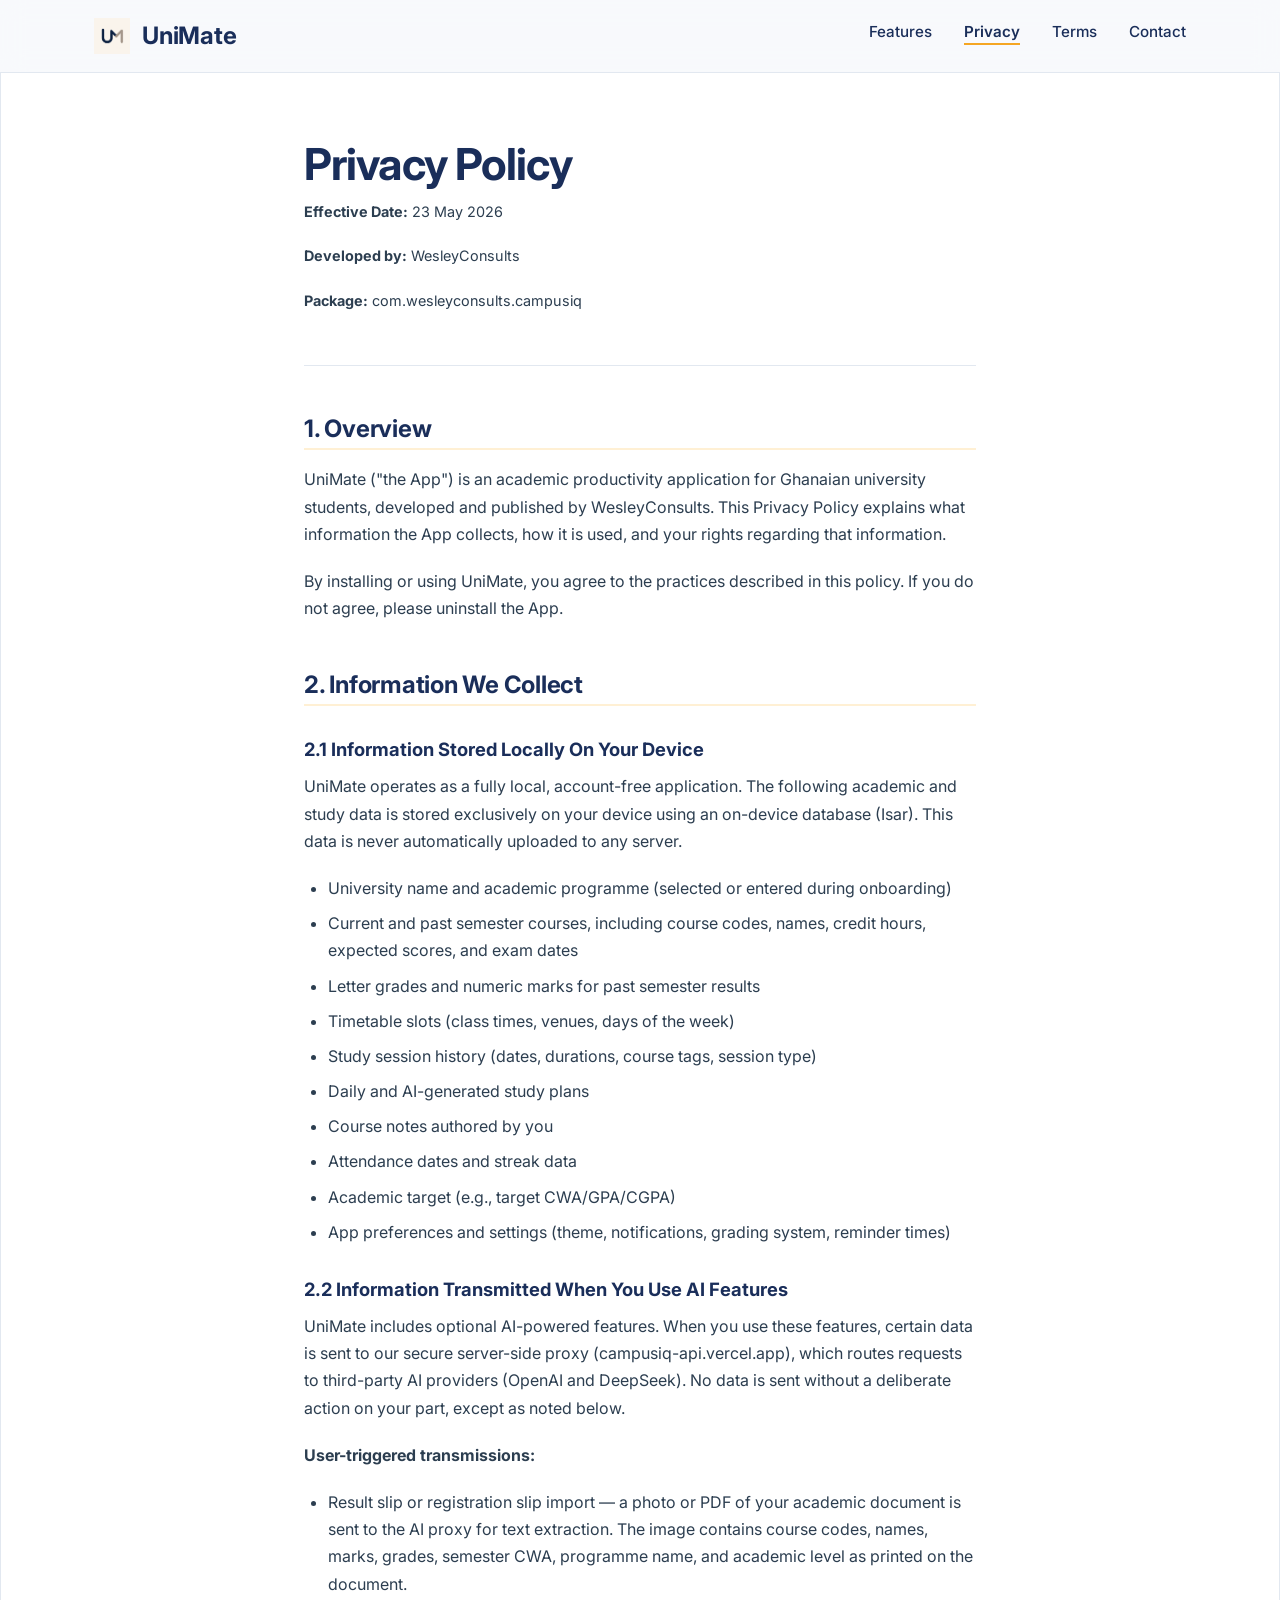
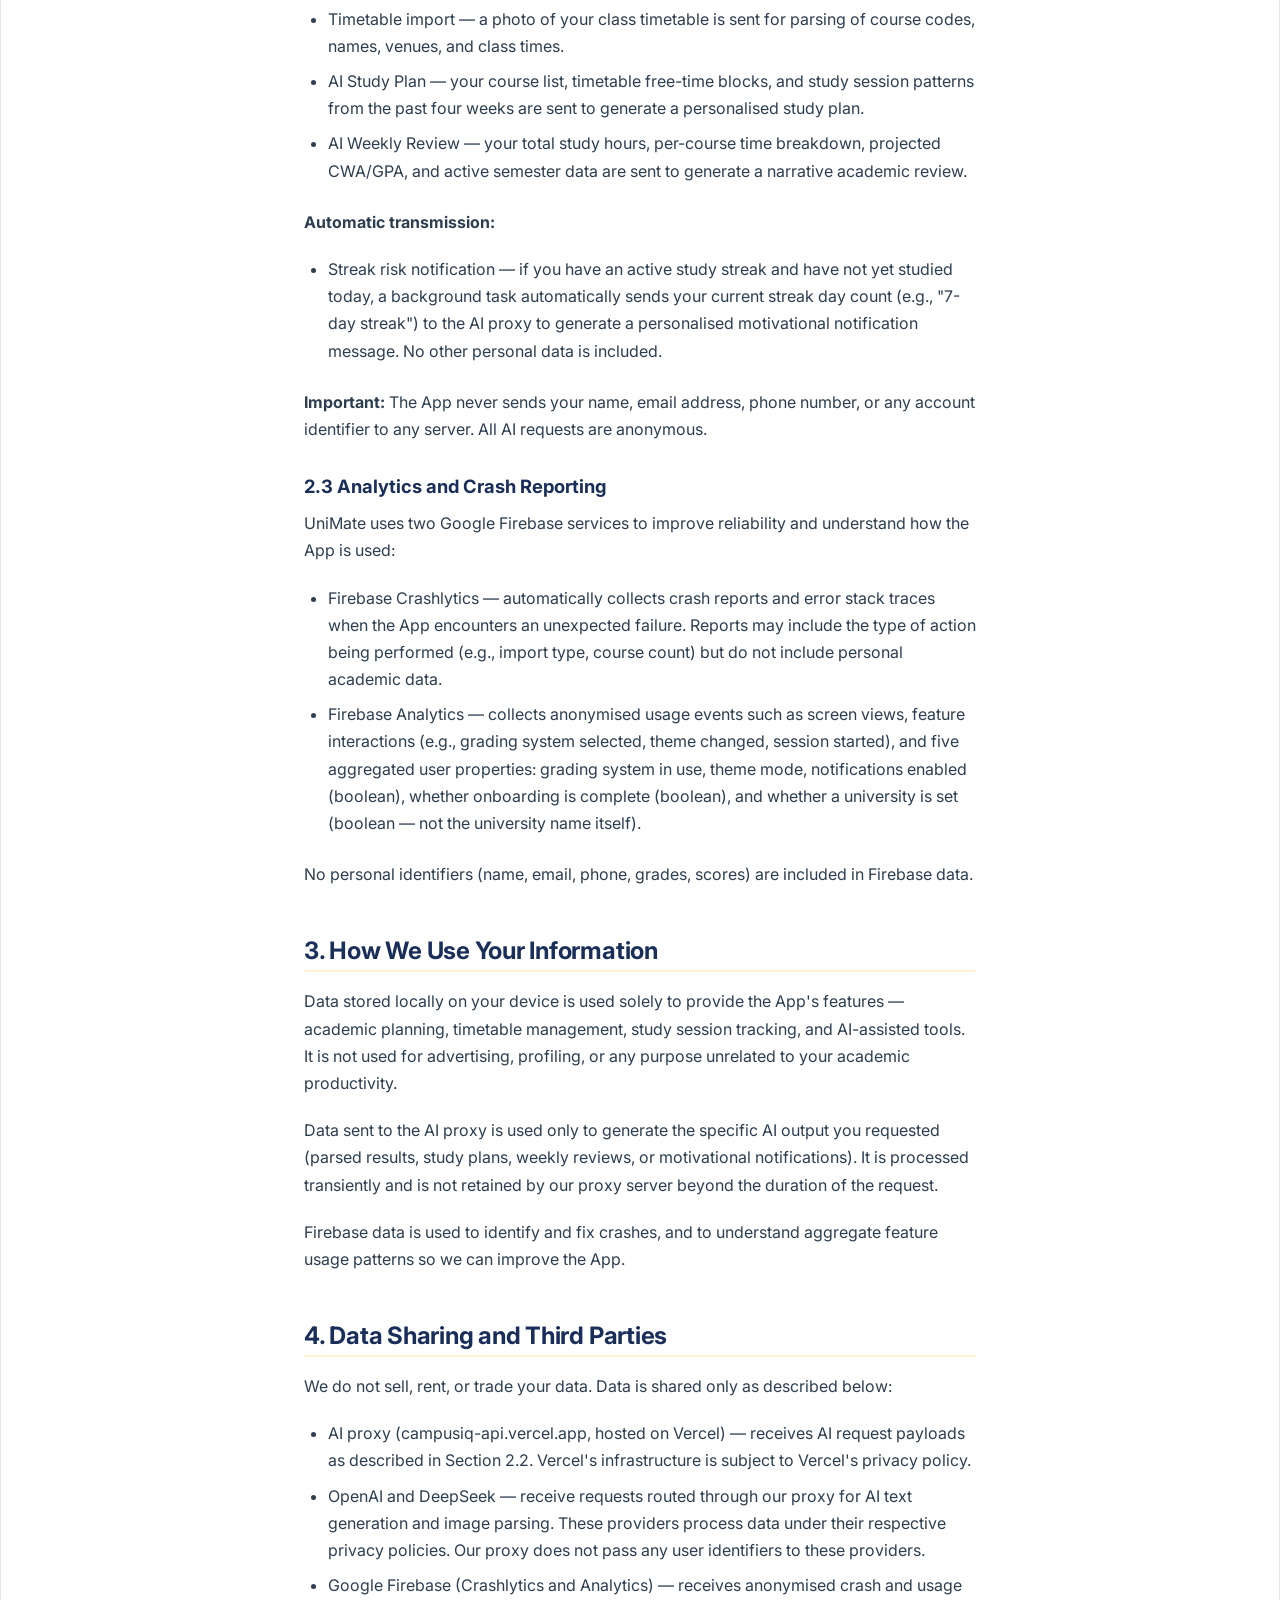
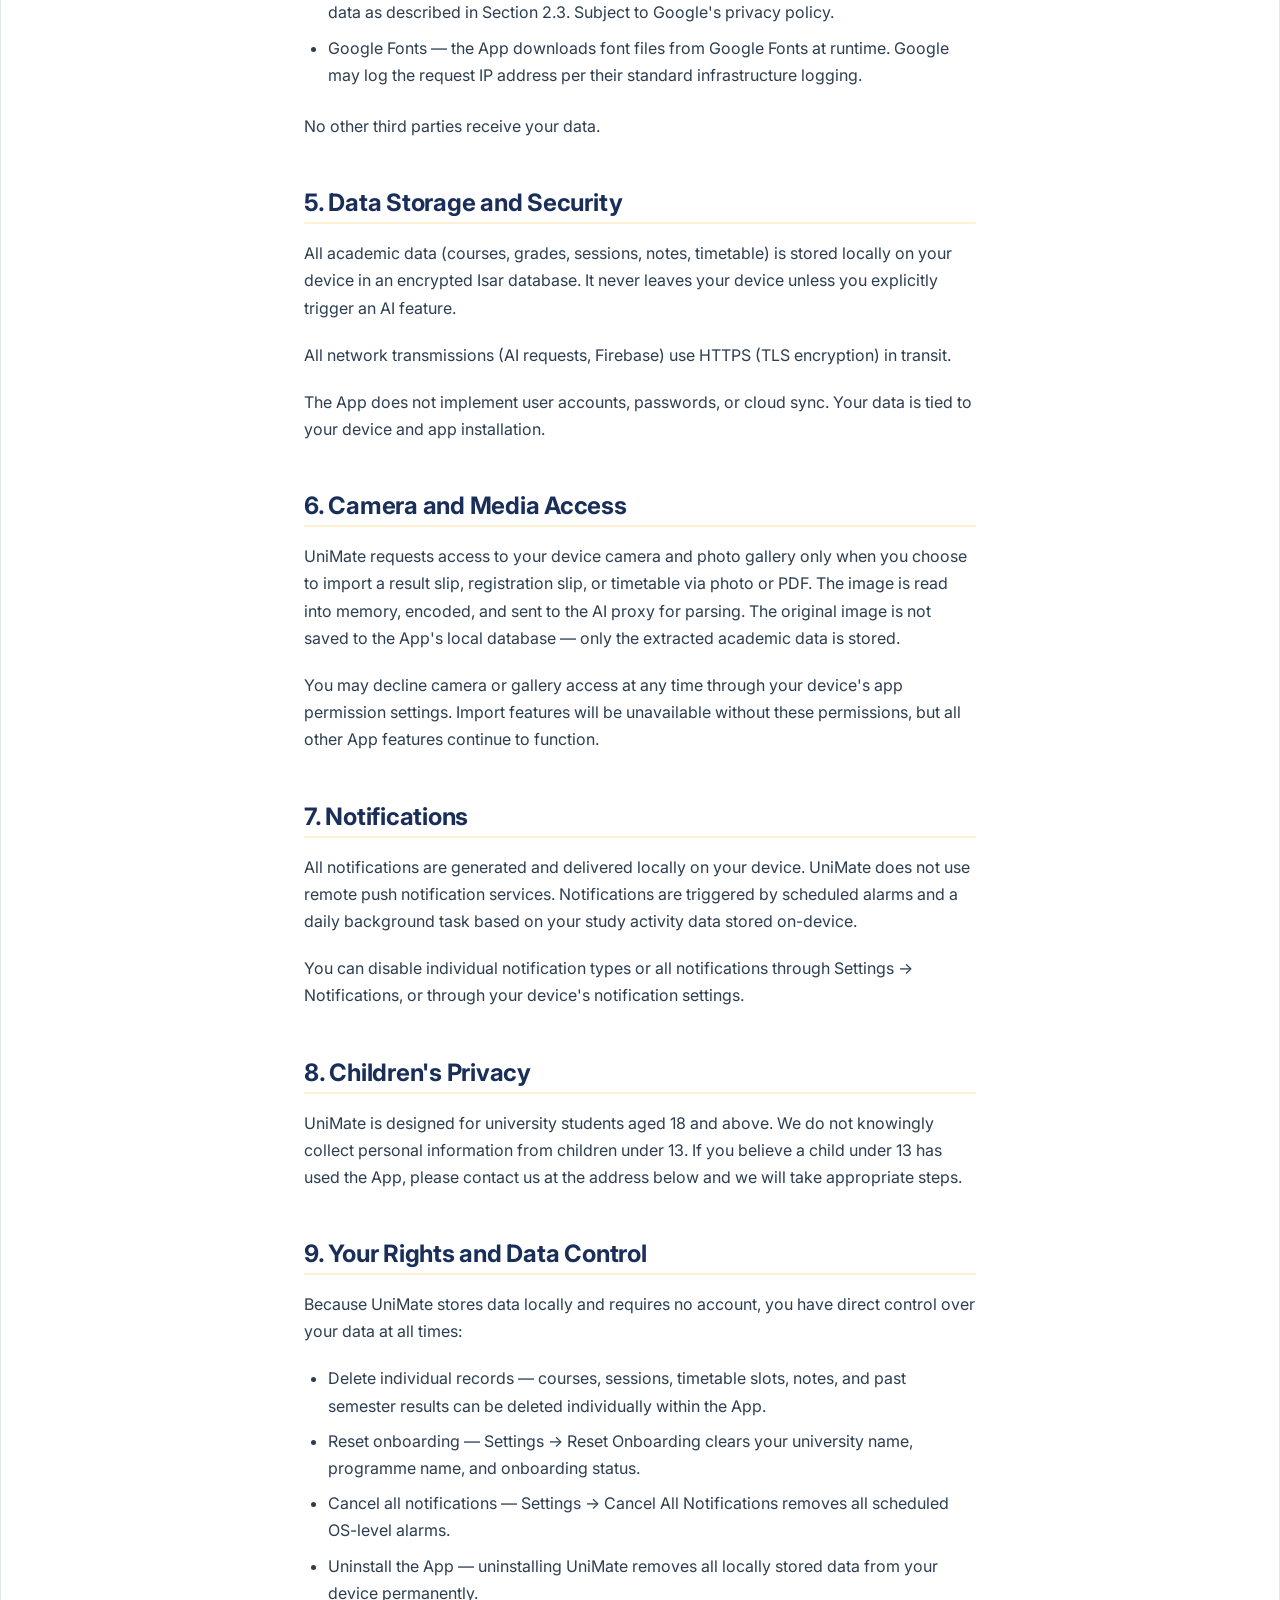
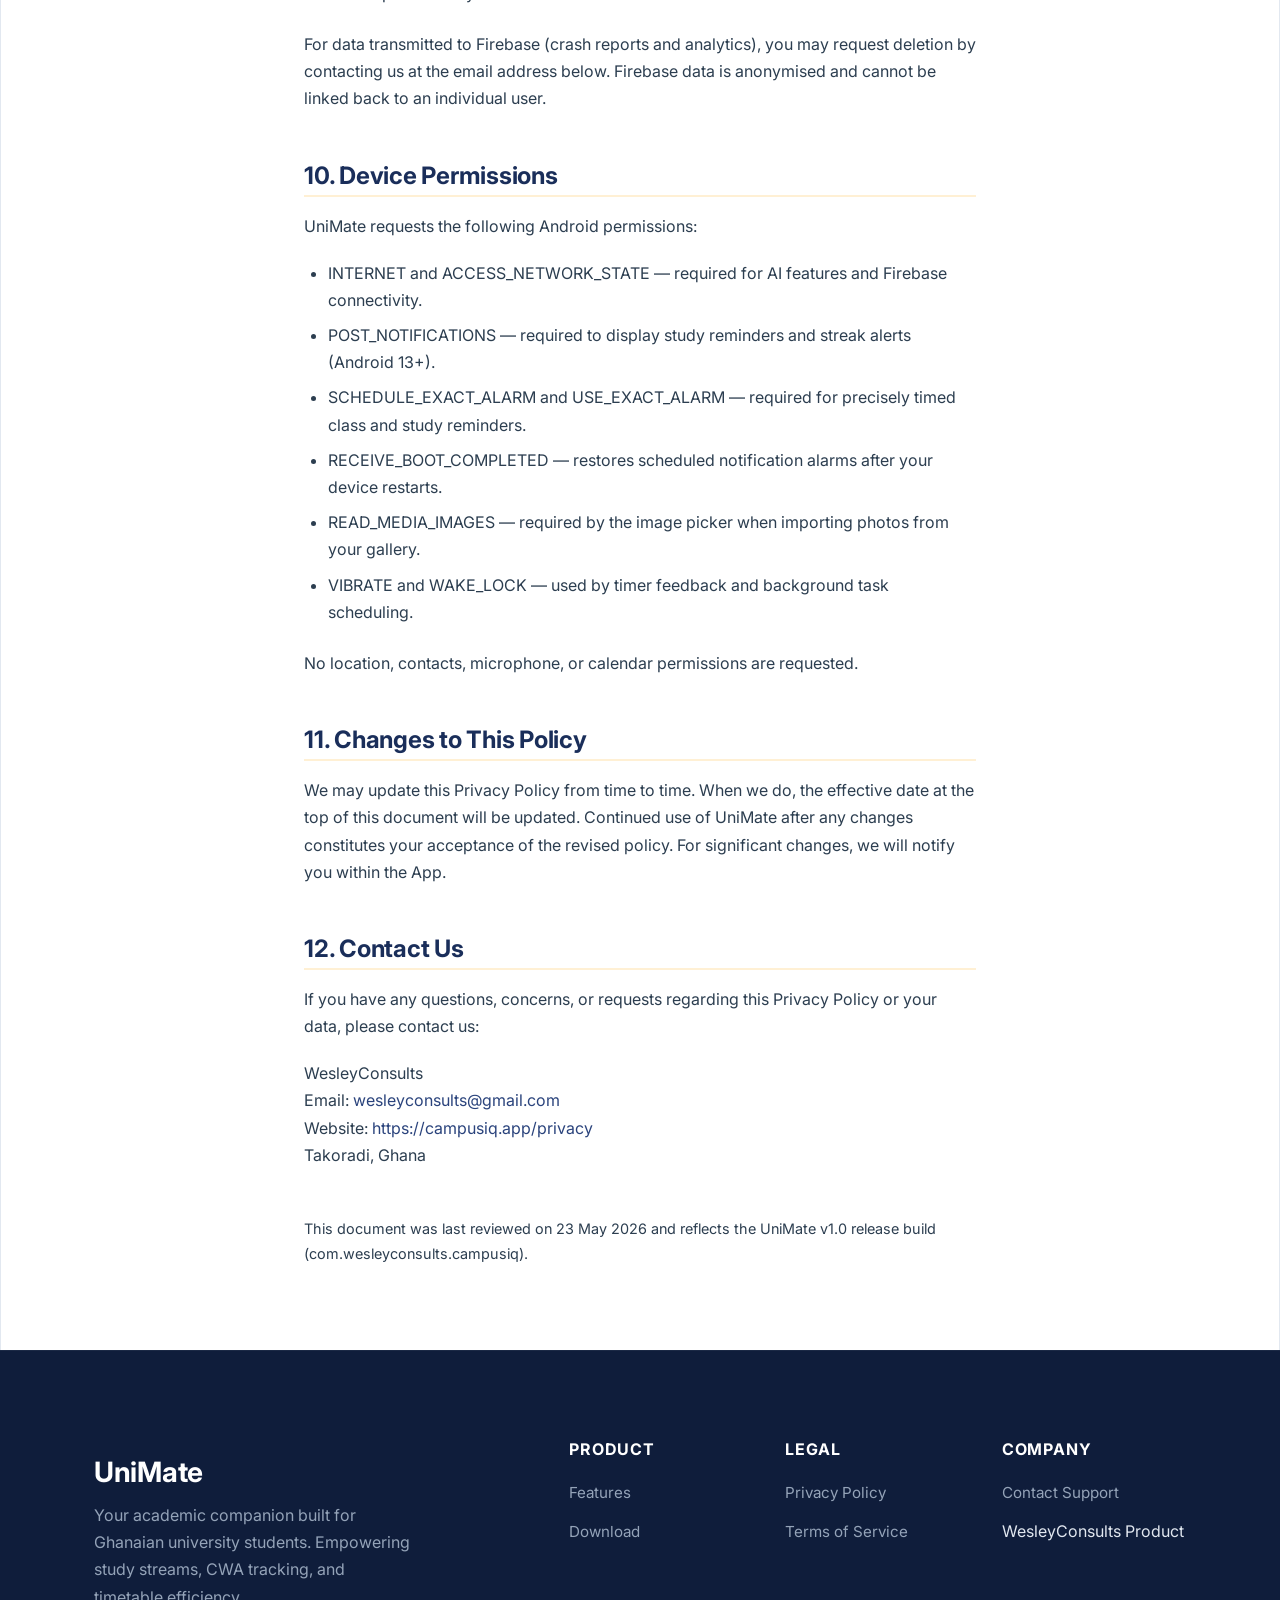
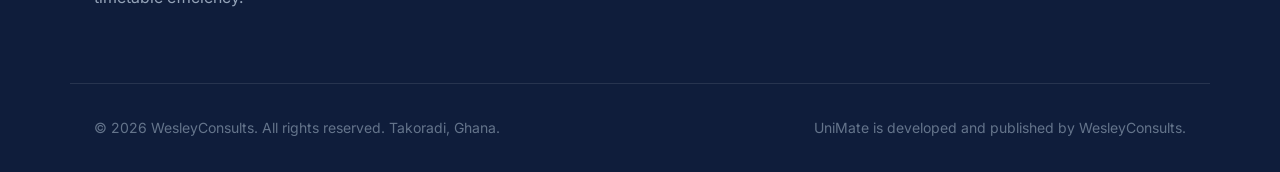
==== campusiq-site/privacy.html @ 6cc6dc68 "Initial commit: UniMate landing page and legal pages static website" ====
<!DOCTYPE html>
<html lang="en">
<head>
  <meta charset="utf-8">
  <meta name="viewport" content="width=device-width, initial-scale=1.0">
  <meta name="robots" content="index, follow">
  <meta name="description" content="Privacy Policy for UniMate, an academic productivity application for Ghanaian university students, developed by WesleyConsults.">
  <title>Privacy Policy — UniMate</title>
  
  <!-- Preloads & Fonts -->
  <link rel="preconnect" href="https://fonts.googleapis.com">
  <link rel="preconnect" href="https://fonts.gstatic.com" crossorigin>
  <link href="https://fonts.googleapis.com/css2?family=Inter:wght@400;500;600;700&display=swap" rel="stylesheet">
  
  <!-- Stylesheets -->
  <link rel="stylesheet" href="style.css">
</head>
<body>

  <!-- Sticky Header -->
  <header class="header-wrapper">
    <div class="container header-container">
      <a href="index.html" class="logo-link" id="nav-brand">
        <img src="assets/logo.png" alt="UniMate Logo" class="logo-img" width="36" height="36">
        <span>UniMate</span>
      </a>
      
      <!-- Navigation Links -->
      <nav id="nav-menu">
        <ul class="nav-links">
          <li><a href="index.html#features">Features</a></li>
          <li><a href="privacy.html" class="active">Privacy</a></li>
          <li><a href="terms.html">Terms</a></li>
          <li><a href="mailto:wesleyconsults@gmail.com">Contact</a></li>
        </ul>
      </nav>

      <!-- Hamburger Menu Button -->
      <button class="hamburger" aria-label="Toggle Navigation Menu" aria-expanded="false" id="hamburger-btn">
        <span class="hamburger-line"></span>
        <span class="hamburger-line"></span>
        <span class="hamburger-line"></span>
      </button>
    </div>
  </header>

  <!-- Legal Main Content -->
  <main class="legal-main">
    <div class="prose-container">
      <article class="legal-content">
        <header class="legal-header">
          <h1 class="legal-title">Privacy Policy</h1>
          <div class="legal-meta">
            <p><strong>Effective Date:</strong> 23 May 2026</p>
            <p><strong>Developed by:</strong> WesleyConsults</p>
            <p><strong>Package:</strong> com.wesleyconsults.campusiq</p>
          </div>
        </header>

        <h2>1. Overview</h2>
        <p>UniMate ("the App") is an academic productivity application for Ghanaian university students, developed and published by WesleyConsults. This Privacy Policy explains what information the App collects, how it is used, and your rights regarding that information.</p>
        <p>By installing or using UniMate, you agree to the practices described in this policy. If you do not agree, please uninstall the App.</p>

        <h2>2. Information We Collect</h2>
        
        <h3>2.1 Information Stored Locally On Your Device</h3>
        <p>UniMate operates as a fully local, account-free application. The following academic and study data is stored exclusively on your device using an on-device database (Isar). This data is never automatically uploaded to any server.</p>
        <ul>
          <li>University name and academic programme (selected or entered during onboarding)</li>
          <li>Current and past semester courses, including course codes, names, credit hours, expected scores, and exam dates</li>
          <li>Letter grades and numeric marks for past semester results</li>
          <li>Timetable slots (class times, venues, days of the week)</li>
          <li>Study session history (dates, durations, course tags, session type)</li>
          <li>Daily and AI-generated study plans</li>
          <li>Course notes authored by you</li>
          <li>Attendance dates and streak data</li>
          <li>Academic target (e.g., target CWA/GPA/CGPA)</li>
          <li>App preferences and settings (theme, notifications, grading system, reminder times)</li>
        </ul>

        <h3>2.2 Information Transmitted When You Use AI Features</h3>
        <p>UniMate includes optional AI-powered features. When you use these features, certain data is sent to our secure server-side proxy (campusiq-api.vercel.app), which routes requests to third-party AI providers (OpenAI and DeepSeek). No data is sent without a deliberate action on your part, except as noted below.</p>
        <p><strong>User-triggered transmissions:</strong></p>
        <ul>
          <li>Result slip or registration slip import — a photo or PDF of your academic document is sent to the AI proxy for text extraction. The image contains course codes, names, marks, grades, semester CWA, programme name, and academic level as printed on the document.</li>
          <li>Timetable import — a photo of your class timetable is sent for parsing of course codes, names, venues, and class times.</li>
          <li>AI Study Plan — your course list, timetable free-time blocks, and study session patterns from the past four weeks are sent to generate a personalised study plan.</li>
          <li>AI Weekly Review — your total study hours, per-course time breakdown, projected CWA/GPA, and active semester data are sent to generate a narrative academic review.</li>
        </ul>
        <p><strong>Automatic transmission:</strong></p>
        <ul>
          <li>Streak risk notification — if you have an active study streak and have not yet studied today, a background task automatically sends your current streak day count (e.g., "7-day streak") to the AI proxy to generate a personalised motivational notification message. No other personal data is included.</li>
        </ul>
        <p><strong>Important:</strong> The App never sends your name, email address, phone number, or any account identifier to any server. All AI requests are anonymous.</p>

        <h3>2.3 Analytics and Crash Reporting</h3>
        <p>UniMate uses two Google Firebase services to improve reliability and understand how the App is used:</p>
        <ul>
          <li>Firebase Crashlytics — automatically collects crash reports and error stack traces when the App encounters an unexpected failure. Reports may include the type of action being performed (e.g., import type, course count) but do not include personal academic data.</li>
          <li>Firebase Analytics — collects anonymised usage events such as screen views, feature interactions (e.g., grading system selected, theme changed, session started), and five aggregated user properties: grading system in use, theme mode, notifications enabled (boolean), whether onboarding is complete (boolean), and whether a university is set (boolean — not the university name itself).</li>
        </ul>
        <p>No personal identifiers (name, email, phone, grades, scores) are included in Firebase data.</p>

        <h2>3. How We Use Your Information</h2>
        <p>Data stored locally on your device is used solely to provide the App's features — academic planning, timetable management, study session tracking, and AI-assisted tools. It is not used for advertising, profiling, or any purpose unrelated to your academic productivity.</p>
        <p>Data sent to the AI proxy is used only to generate the specific AI output you requested (parsed results, study plans, weekly reviews, or motivational notifications). It is processed transiently and is not retained by our proxy server beyond the duration of the request.</p>
        <p>Firebase data is used to identify and fix crashes, and to understand aggregate feature usage patterns so we can improve the App.</p>

        <h2>4. Data Sharing and Third Parties</h2>
        <p>We do not sell, rent, or trade your data. Data is shared only as described below:</p>
        <ul>
          <li>AI proxy (campusiq-api.vercel.app, hosted on Vercel) — receives AI request payloads as described in Section 2.2. Vercel's infrastructure is subject to Vercel's privacy policy.</li>
          <li>OpenAI and DeepSeek — receive requests routed through our proxy for AI text generation and image parsing. These providers process data under their respective privacy policies. Our proxy does not pass any user identifiers to these providers.</li>
          <li>Google Firebase (Crashlytics and Analytics) — receives anonymised crash and usage data as described in Section 2.3. Subject to Google's privacy policy.</li>
          <li>Google Fonts — the App downloads font files from Google Fonts at runtime. Google may log the request IP address per their standard infrastructure logging.</li>
        </ul>
        <p>No other third parties receive your data.</p>

        <h2>5. Data Storage and Security</h2>
        <p>All academic data (courses, grades, sessions, notes, timetable) is stored locally on your device in an encrypted Isar database. It never leaves your device unless you explicitly trigger an AI feature.</p>
        <p>All network transmissions (AI requests, Firebase) use HTTPS (TLS encryption) in transit.</p>
        <p>The App does not implement user accounts, passwords, or cloud sync. Your data is tied to your device and app installation.</p>

        <h2>6. Camera and Media Access</h2>
        <p>UniMate requests access to your device camera and photo gallery only when you choose to import a result slip, registration slip, or timetable via photo or PDF. The image is read into memory, encoded, and sent to the AI proxy for parsing. The original image is not saved to the App's local database — only the extracted academic data is stored.</p>
        <p>You may decline camera or gallery access at any time through your device's app permission settings. Import features will be unavailable without these permissions, but all other App features continue to function.</p>

        <h2>7. Notifications</h2>
        <p>All notifications are generated and delivered locally on your device. UniMate does not use remote push notification services. Notifications are triggered by scheduled alarms and a daily background task based on your study activity data stored on-device.</p>
        <p>You can disable individual notification types or all notifications through Settings &rarr; Notifications, or through your device's notification settings.</p>

        <h2>8. Children's Privacy</h2>
        <p>UniMate is designed for university students aged 18 and above. We do not knowingly collect personal information from children under 13. If you believe a child under 13 has used the App, please contact us at the address below and we will take appropriate steps.</p>

        <h2>9. Your Rights and Data Control</h2>
        <p>Because UniMate stores data locally and requires no account, you have direct control over your data at all times:</p>
        <ul>
          <li>Delete individual records — courses, sessions, timetable slots, notes, and past semester results can be deleted individually within the App.</li>
          <li>Reset onboarding — Settings &rarr; Reset Onboarding clears your university name, programme name, and onboarding status.</li>
          <li>Cancel all notifications — Settings &rarr; Cancel All Notifications removes all scheduled OS-level alarms.</li>
          <li>Uninstall the App — uninstalling UniMate removes all locally stored data from your device permanently.</li>
        </ul>
        <p>For data transmitted to Firebase (crash reports and analytics), you may request deletion by contacting us at the email address below. Firebase data is anonymised and cannot be linked back to an individual user.</p>

        <h2>10. Device Permissions</h2>
        <p>UniMate requests the following Android permissions:</p>
        <ul>
          <li>INTERNET and ACCESS_NETWORK_STATE — required for AI features and Firebase connectivity.</li>
          <li>POST_NOTIFICATIONS — required to display study reminders and streak alerts (Android 13+).</li>
          <li>SCHEDULE_EXACT_ALARM and USE_EXACT_ALARM — required for precisely timed class and study reminders.</li>
          <li>RECEIVE_BOOT_COMPLETED — restores scheduled notification alarms after your device restarts.</li>
          <li>READ_MEDIA_IMAGES — required by the image picker when importing photos from your gallery.</li>
          <li>VIBRATE and WAKE_LOCK — used by timer feedback and background task scheduling.</li>
        </ul>
        <p>No location, contacts, microphone, or calendar permissions are requested.</p>

        <h2>11. Changes to This Policy</h2>
        <p>We may update this Privacy Policy from time to time. When we do, the effective date at the top of this document will be updated. Continued use of UniMate after any changes constitutes your acceptance of the revised policy. For significant changes, we will notify you within the App.</p>

        <h2>12. Contact Us</h2>
        <p>If you have any questions, concerns, or requests regarding this Privacy Policy or your data, please contact us:</p>
        <p>
          WesleyConsults<br>
          Email: <a href="mailto:wesleyconsults@gmail.com">wesleyconsults@gmail.com</a><br>
          Website: <a href="https://campusiq.app/privacy">https://campusiq.app/privacy</a><br>
          Takoradi, Ghana
        </p>

        <p class="legal-meta" style="margin-block-start: 3rem;">This document was last reviewed on 23 May 2026 and reflects the UniMate v1.0 release build (com.wesleyconsults.campusiq).</p>
      </article>
    </div>
  </main>

  <!-- Shared Footer -->
  <footer class="footer-wrapper">
    <div class="container footer-container">
      <div class="footer-brand">
        <h2>UniMate</h2>
        <p>Your academic companion built for Ghanaian university students. Empowering study streams, CWA tracking, and timetable efficiency.</p>
      </div>
      <div class="footer-links-group">
        <div class="footer-links-col">
          <h3>Product</h3>
          <ul>
            <li><a href="index.html#features">Features</a></li>
            <li><a href="#">Download</a></li>
          </ul>
        </div>
        <div class="footer-links-col">
          <h3>Legal</h3>
          <ul>
            <li><a href="privacy.html">Privacy Policy</a></li>
            <li><a href="terms.html">Terms of Service</a></li>
          </ul>
        </div>
        <div class="footer-links-col">
          <h3>Company</h3>
          <ul>
            <li><a href="mailto:wesleyconsults@gmail.com">Contact Support</a></li>
            <li><span>WesleyConsults Product</span></li>
          </ul>
        </div>
      </div>
    </div>
    <div class="container footer-bottom">
      <p>&copy; 2026 WesleyConsults. All rights reserved. Takoradi, Ghana.</p>
      <p>UniMate is developed and published by WesleyConsults.</p>
    </div>
  </footer>

  <!-- Responsive Navigation Drawer Logic -->
  <script>
    document.addEventListener('DOMContentLoaded', () => {
      const hamburger = document.getElementById('hamburger-btn');
      const navLinks = document.querySelector('.nav-links');

      if (hamburger && navLinks) {
        hamburger.addEventListener('click', () => {
          const expanded = hamburger.getAttribute('aria-expanded') === 'true';
          hamburger.setAttribute('aria-expanded', !expanded);
          hamburger.classList.toggle('active');
          navLinks.classList.toggle('active');
        });

        // Close menu when clicking navigation links
        navLinks.querySelectorAll('a').forEach(link => {
          link.addEventListener('click', () => {
            hamburger.setAttribute('aria-expanded', 'false');
            hamburger.classList.remove('active');
            navLinks.classList.remove('active');
          });
        });
      }
    });
  </script>
</body>
</html>
---- campusiq-site/style.css ----
/* ==========================================================================
   UniMate Stylesheet (style.css)
   Developed by WesleyConsults for campusiq.app
   ========================================================================== */

/* 1. Design System & CSS Custom Properties */
:root {
  /* Colors */
  --color-primary: #1A2E5A;
  --color-primary-dark: #0F1D3B;
  --color-primary-light: #2A437C;
  --color-accent: #F5A623;
  --color-accent-hover: #D98D10;
  --color-accent-light: #FFF0D4;
  --color-background: #F8F9FC;
  --color-surface: #FFFFFF;
  --color-text: #2C3E50;
  --color-text-muted: #64748B;
  --color-border: #E2E8F0;
  --color-header-bg: rgba(248, 249, 252, 0.85);

  /* Shadows */
  --shadow-sm: 0 2px 4px rgba(26, 46, 90, 0.04);
  --shadow-md: 0 10px 25px -5px rgba(26, 46, 90, 0.08), 0 8px 10px -6px rgba(26, 46, 90, 0.08);
  --shadow-lg: 0 20px 40px -15px rgba(26, 46, 90, 0.12);

  /* Typography */
  --font-family: 'Inter', system-ui, -apple-system, sans-serif;
  --font-size-base: 16px;
  --line-height-base: 1.7;

  /* Layout */
  --max-width-content: 1140px;
  --max-width-prose: 720px;
  --radius-card: 12px;
  --radius-pill: 9999px;
  --transition-fast: 0.2s cubic-bezier(0.4, 0, 0.2, 1);
  --transition-normal: 0.3s cubic-bezier(0.4, 0, 0.2, 1);
}

/* 2. Base Rules */
*, *::before, *::after {
  box-sizing: border-box;
  margin: 0;
  padding: 0;
}

html {
  font-family: var(--font-family);
  font-size: var(--font-size-base);
  line-height: var(--line-height-base);
  color: var(--color-text);
  background-color: var(--color-background);
  scroll-behavior: smooth;
  -webkit-font-smoothing: antialiased;
}

body {
  min-block-size: 100dvh;
  display: flex;
  flex-direction: column;
}

/* 3. Typography */
h1, h2, h3, h4 {
  color: var(--color-primary);
  font-weight: 700;
  line-height: 1.25;
  margin-block-end: 1rem;
}

h1 {
  font-size: clamp(2.25rem, 5vw, 3.5rem);
  letter-spacing: -0.02em;
}

h2 {
  font-size: clamp(1.75rem, 4vw, 2.25rem);
  letter-spacing: -0.01em;
  margin-block-start: 2.5rem;
}

h3 {
  font-size: clamp(1.25rem, 3vw, 1.5rem);
  margin-block-start: 1.5rem;
}

p {
  margin-block-end: 1.5rem;
  font-weight: 400;
}

p.lead {
  font-size: clamp(1.125rem, 2.5vw, 1.25rem);
  color: var(--color-text-muted);
  line-height: 1.6;
}

a {
  color: var(--color-primary-light);
  text-decoration: none;
  transition: var(--transition-fast);
}

a:hover {
  color: var(--color-primary);
}

ul, ol {
  margin-block-end: 1.5rem;
  padding-inline-start: 1.5rem;
}

li {
  margin-block-end: 0.5rem;
}

/* 4. Layout Utilities */
.container {
  inline-size: 100%;
  max-inline-size: var(--max-width-content);
  margin-inline: auto;
  padding-inline: 1.5rem;
}

.prose-container {
  inline-size: 100%;
  max-inline-size: var(--max-width-prose);
  margin-inline: auto;
  padding-inline: 1.5rem;
  padding-block: 4rem;
}

/* 5. Header Component */
.header-wrapper {
  position: sticky;
  top: 0;
  z-index: 100;
  background-color: var(--color-header-bg);
  backdrop-filter: blur(12px);
  -webkit-backdrop-filter: blur(12px);
  border-block-end: 1px solid var(--color-border);
  transition: var(--transition-fast);
}

.header-container {
  display: flex;
  align-items: center;
  justify-content: space-between;
  block-size: 4.5rem;
}

.logo-link {
  display: flex;
  align-items: center;
  gap: 0.75rem;
  font-weight: 700;
  font-size: 1.5rem;
  color: var(--color-primary);
  letter-spacing: -0.01em;
}

.logo-img {
  block-size: 2.25rem;
  inline-size: auto;
}

.nav-links {
  display: flex;
  align-items: center;
  gap: 2rem;
  list-style: none;
  padding: 0;
  margin: 0;
}

.nav-links a {
  font-size: 0.95rem;
  font-weight: 500;
  color: var(--color-primary);
  position: relative;
  padding-block: 0.25rem;
}

.nav-links a::after {
  content: '';
  position: absolute;
  bottom: 0;
  left: 0;
  width: 0;
  height: 2px;
  background-color: var(--color-accent);
  transition: var(--transition-fast);
}

.nav-links a:hover::after,
.nav-links a.active::after {
  width: 100%;
}

.nav-links a.active {
  color: var(--color-primary);
  font-weight: 600;
}

/* Hamburger Menu Button */
.hamburger {
  display: none;
  background: none;
  border: none;
  cursor: pointer;
  padding: 0.5rem;
  z-index: 110;
}

.hamburger-line {
  display: block;
  width: 1.5rem;
  height: 2px;
  margin: 5px auto;
  background-color: var(--color-primary);
  transition: var(--transition-normal);
}

/* 6. Footer Component */
.footer-wrapper {
  background-color: var(--color-primary-dark);
  color: #E2E8F0;
  padding-block: 4rem 2rem;
  margin-block-start: auto;
  border-block-start: 1px solid rgba(255, 255, 255, 0.05);
}

.footer-container {
  display: grid;
  grid-template-columns: 1fr;
  gap: 3rem;
  margin-block-end: 3rem;
}

.footer-brand h2 {
  color: #FFFFFF;
  font-size: 1.75rem;
  margin-block-end: 0.75rem;
}

.footer-brand p {
  color: #94A3B8;
  max-inline-size: 320px;
}

.footer-links-group {
  display: grid;
  grid-template-columns: repeat(2, 1fr);
  gap: 2rem;
}

.footer-links-col h3 {
  color: #FFFFFF;
  font-size: 1rem;
  text-transform: uppercase;
  letter-spacing: 0.05em;
  margin-block-end: 1.25rem;
}

.footer-links-col ul {
  list-style: none;
  padding: 0;
  margin: 0;
}

.footer-links-col li {
  margin-block-end: 0.75rem;
}

.footer-links-col a {
  color: #94A3B8;
  font-size: 0.95rem;
}

.footer-links-col a:hover {
  color: var(--color-accent);
}

.footer-bottom {
  border-block-start: 1px solid rgba(255, 255, 255, 0.1);
  padding-block-start: 2rem;
  display: flex;
  flex-direction: column;
  align-items: center;
  justify-content: space-between;
  gap: 1rem;
  text-align: center;
}

.footer-bottom p {
  color: #64748B;
  font-size: 0.875rem;
  margin: 0;
}

/* 7. Hero Section */
.hero-section {
  padding-block: 4rem 6rem;
  overflow: hidden;
}

.hero-container {
  display: grid;
  grid-template-columns: 1fr;
  align-items: center;
  gap: 4rem;
}

.hero-content {
  text-align: center;
  max-inline-size: 600px;
  margin-inline: auto;
}

.hero-tag {
  display: inline-block;
  padding: 0.25rem 1rem;
  background-color: var(--color-accent-light);
  color: var(--color-primary-light);
  font-weight: 600;
  font-size: 0.85rem;
  border-radius: var(--radius-pill);
  margin-block-end: 1.25rem;
  border: 1px solid rgba(245, 166, 35, 0.2);
}

.hero-title span {
  color: var(--color-accent);
  position: relative;
  display: inline-block;
}

.hero-description {
  margin-block-end: 2.5rem;
}

.hero-actions {
  display: flex;
  flex-direction: column;
  align-items: center;
  justify-content: center;
  gap: 1rem;
}

.btn-google-play {
  display: inline-flex;
  align-items: center;
  transition: transform var(--transition-fast);
}

.btn-google-play:hover {
  transform: scale(1.05);
}

.btn-google-play img {
  height: 52px;
  width: auto;
}

.hero-mockup-wrapper {
  position: relative;
  display: flex;
  justify-content: center;
  align-items: center;
}

.hero-mockup-placeholder {
  inline-size: 280px;
  block-size: 560px;
  background-color: #E2E8F0;
  border: 12px solid #1E293B;
  border-radius: 36px;
  box-shadow: var(--shadow-lg);
  display: flex;
  align-items: center;
  justify-content: center;
  color: var(--color-text-muted);
  font-weight: 500;
  position: relative;
  overflow: hidden;
}

.hero-mockup-img {
  inline-size: 100%;
  block-size: 100%;
  object-fit: cover;
}

/* 8. Features Section */
.features-section {
  padding-block: 6rem;
  background-color: var(--color-surface);
}

.section-header {
  text-align: center;
  max-inline-size: 680px;
  margin-inline: auto;
  margin-block-end: 4rem;
}

.section-header h2 {
  margin-block-end: 1rem;
}

.features-grid {
  display: grid;
  grid-template-columns: 1fr;
  gap: 2rem;
}

.feature-card {
  background-color: var(--color-background);
  border: 1px solid var(--color-border);
  border-radius: var(--radius-card);
  padding: 2.5rem;
  box-shadow: var(--shadow-sm);
  transition: transform var(--transition-fast), box-shadow var(--transition-fast), border-color var(--transition-fast);
  display: flex;
  flex-direction: column;
}

.feature-card:hover {
  transform: translateY(-5px);
  box-shadow: var(--shadow-md);
  border-color: rgba(26, 46, 90, 0.15);
}

.feature-icon-wrapper {
  inline-size: 3.5rem;
  block-size: 3.5rem;
  background-color: var(--color-accent-light);
  border-radius: 10px;
  display: flex;
  align-items: center;
  justify-content: center;
  color: var(--color-primary);
  margin-block-end: 1.5rem;
}

.feature-icon-wrapper svg {
  inline-size: 1.75rem;
  block-size: 1.75rem;
}

.feature-card h3 {
  font-size: 1.25rem;
  margin-block-end: 0.75rem;
  color: var(--color-primary);
}

.feature-card p {
  color: var(--color-text-muted);
  font-size: 0.95rem;
  line-height: 1.6;
  margin-block-end: 0;
}

/* 9. Universities Section */
.unis-section {
  padding-block: 5rem;
  background-color: var(--color-background);
  border-block: 1px solid var(--color-border);
}

.unis-container {
  display: flex;
  flex-direction: column;
  align-items: center;
}

.unis-header {
  font-size: 0.9rem;
  text-transform: uppercase;
  letter-spacing: 0.1em;
  color: var(--color-text-muted);
  margin-block-end: 2rem;
  font-weight: 600;
}

.unis-cloud {
  display: flex;
  flex-wrap: wrap;
  justify-content: center;
  gap: 0.85rem;
  max-inline-size: 800px;
}

.uni-chip {
  padding: 0.6rem 1.25rem;
  background-color: var(--color-surface);
  border: 1px solid var(--color-border);
  border-radius: var(--radius-pill);
  font-size: 0.9rem;
  font-weight: 600;
  color: var(--color-primary-light);
  box-shadow: var(--shadow-sm);
  transition: transform var(--transition-fast), color var(--transition-fast), background-color var(--transition-fast);
}

.uni-chip:hover {
  transform: translateY(-2px);
  color: var(--color-primary);
  border-color: rgba(26, 46, 90, 0.2);
}

/* 10. Legal Pages Styles (Privacy & Terms) */
.legal-main {
  background-color: var(--color-surface);
  border-inline: 1px solid var(--color-border);
}

.legal-header {
  border-block-end: 1px solid var(--color-border);
  padding-block-end: 2rem;
  margin-block-end: 2.5rem;
}

.legal-title {
  font-size: clamp(2rem, 4vw, 2.75rem);
  margin-block-end: 0.5rem;
}

.legal-meta {
  font-size: 0.9rem;
  color: var(--color-text-muted);
}

.legal-content h2 {
  font-size: 1.5rem;
  margin-block-start: 3rem;
  margin-block-end: 1rem;
  border-block-end: 2px solid var(--color-accent-light);
  padding-block-end: 0.25rem;
}

.legal-content h3 {
  font-size: 1.15rem;
  margin-block-start: 2rem;
  margin-block-end: 0.75rem;
}

.legal-content p {
  margin-block-end: 1.25rem;
  color: var(--color-text);
}

.legal-content ul {
  list-style-type: disc;
}

.legal-content li {
  margin-block-end: 0.5rem;
}

/* 11. Media Queries (Desktop Layouts > 768px) */
@media (min-width: 768px) {
  /* Navigation */
  .hamburger {
    display: none;
  }

  /* Hero Section */
  .hero-container {
    grid-template-columns: 1.2fr 0.8fr;
    gap: 2rem;
  }

  .hero-content {
    text-align: left;
    margin-inline: 0;
  }

  .hero-actions {
    justify-content: flex-start;
    flex-direction: row;
  }

  .hero-mockup-placeholder {
    inline-size: 300px;
    block-size: 600px;
  }

  /* Features */
  .features-grid {
    grid-template-columns: repeat(2, 1fr);
    gap: 2.5rem 2rem;
  }

  /* Footer */
  .footer-container {
    grid-template-columns: 1.2fr 1.8fr;
    gap: 4rem;
  }

  .footer-links-group {
    grid-template-columns: repeat(3, 1fr);
  }

  .footer-bottom {
    flex-direction: row;
    text-align: left;
  }
}

/* Mobile Nav Drawer Style Toggle */
@media (max-width: 767px) {
  .hamburger {
    display: block;
  }

  .nav-links {
    position: fixed;
    top: 4.5rem;
    left: 0;
    width: 100%;
    height: calc(100dvh - 4.5rem);
    background-color: var(--color-background);
    flex-direction: column;
    padding-block: 3rem;
    gap: 2.5rem;
    border-block-start: 1px solid var(--color-border);
    transform: translateX(100%);
    transition: transform var(--transition-normal);
  }

  .nav-links.active {
    transform: translateX(0);
  }

  .hamburger.active .hamburger-line:nth-child(1) {
    transform: translateY(7px) rotate(45deg);
  }

  .hamburger.active .hamburger-line:nth-child(2) {
    opacity: 0;
  }

  .hamburger.active .hamburger-line:nth-child(3) {
    transform: translateY(-7px) rotate(-45deg);
  }
}
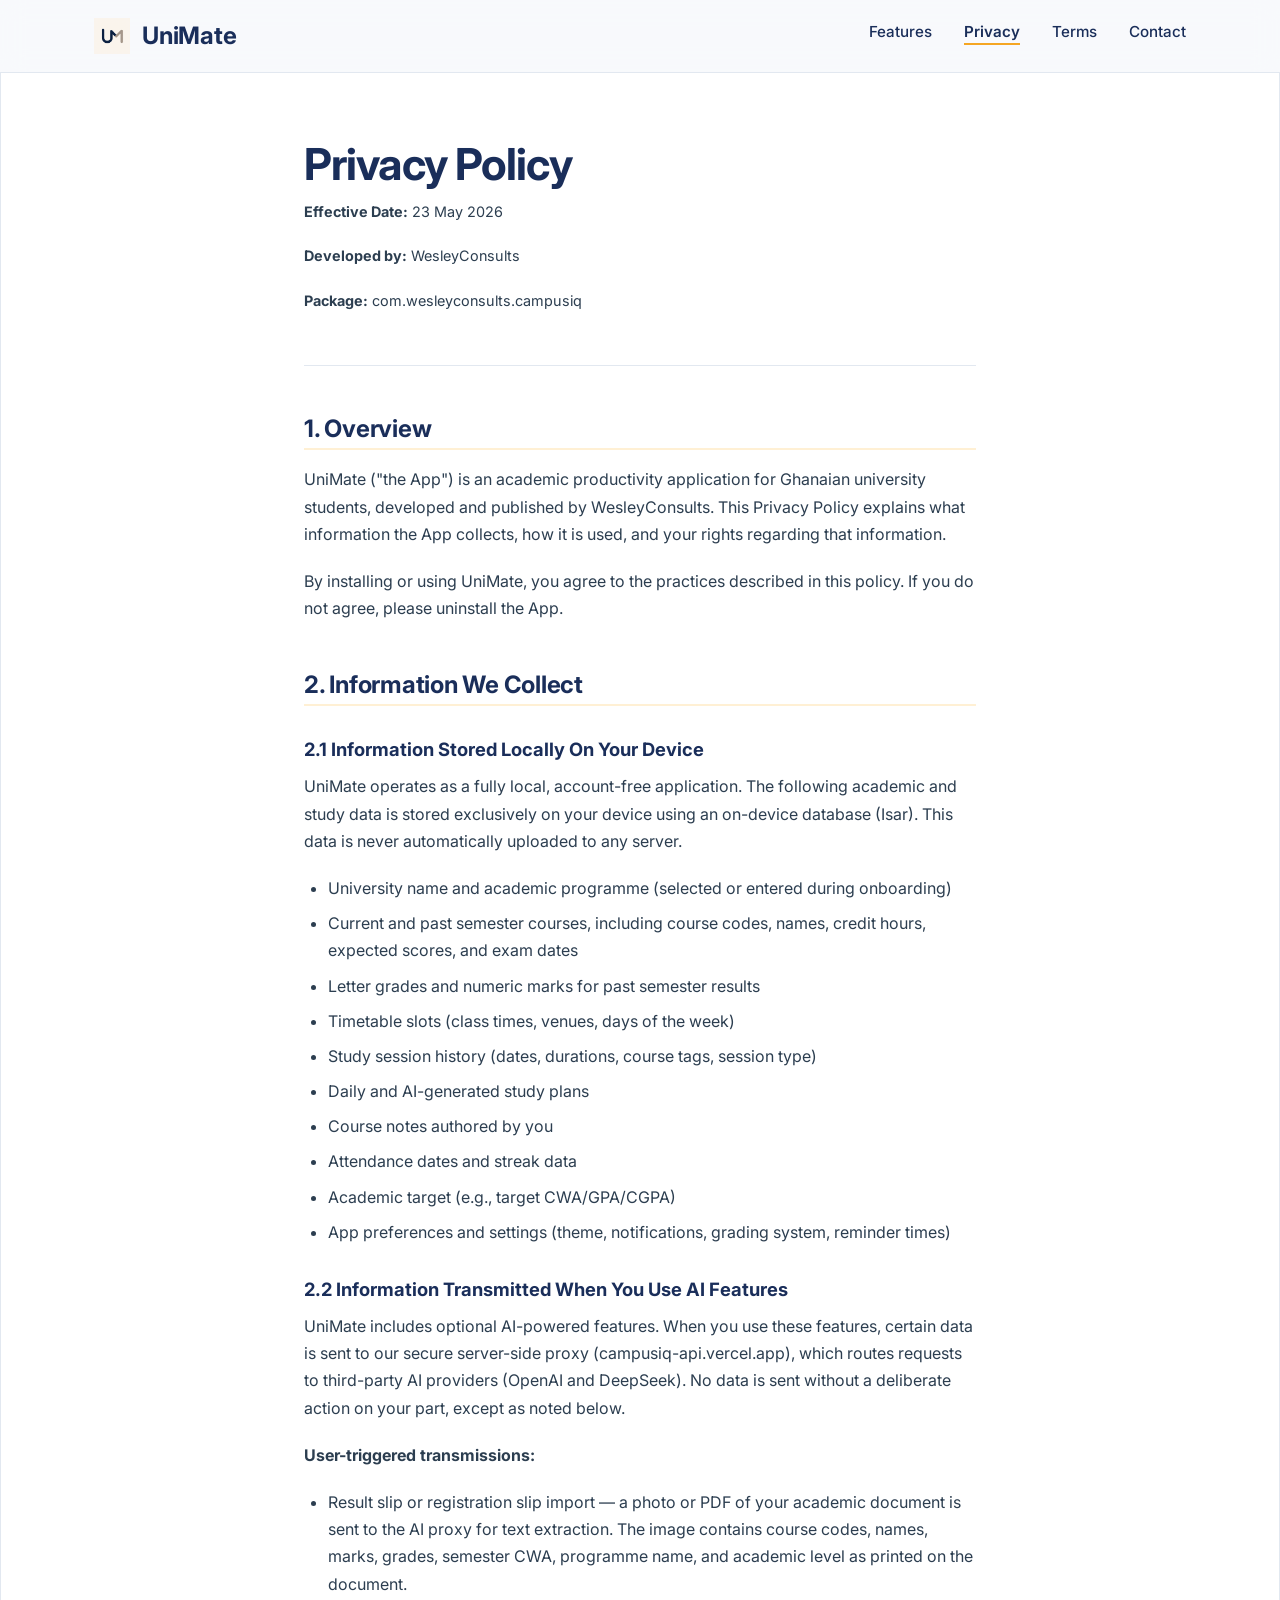
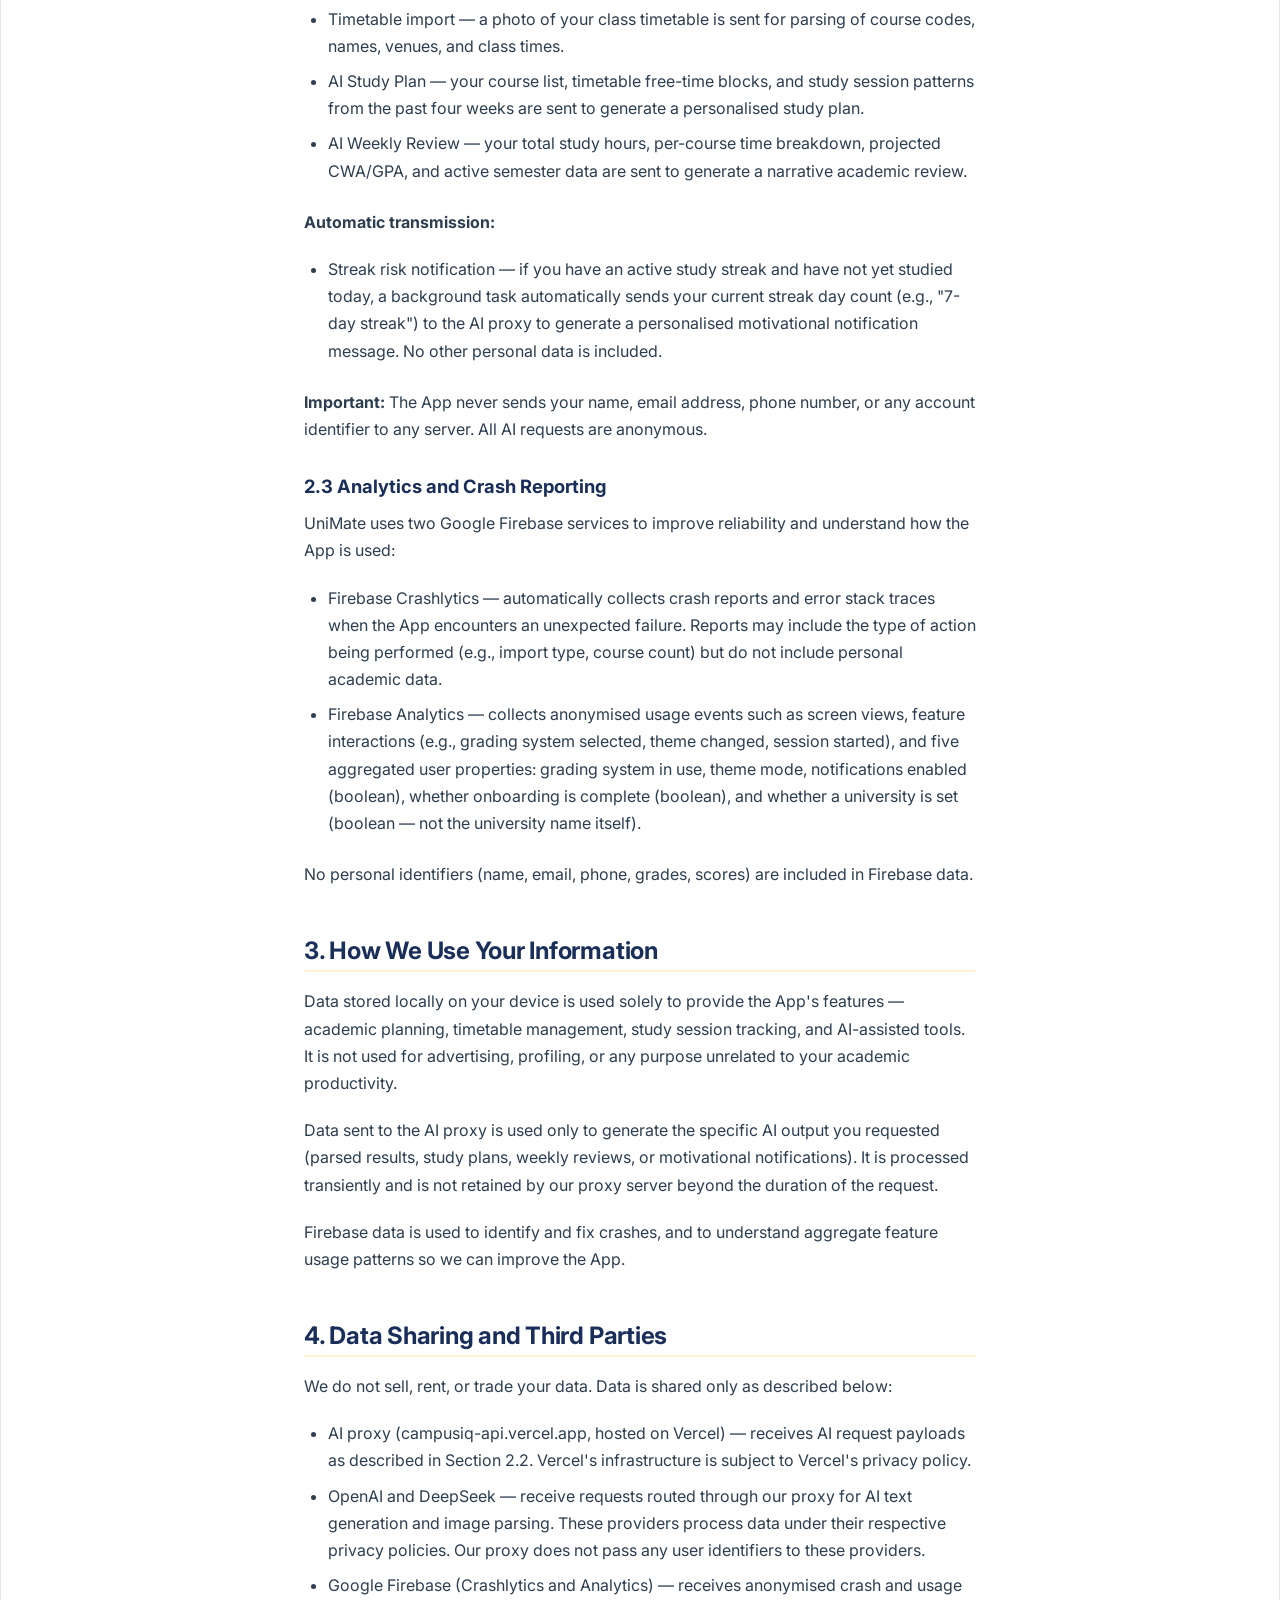
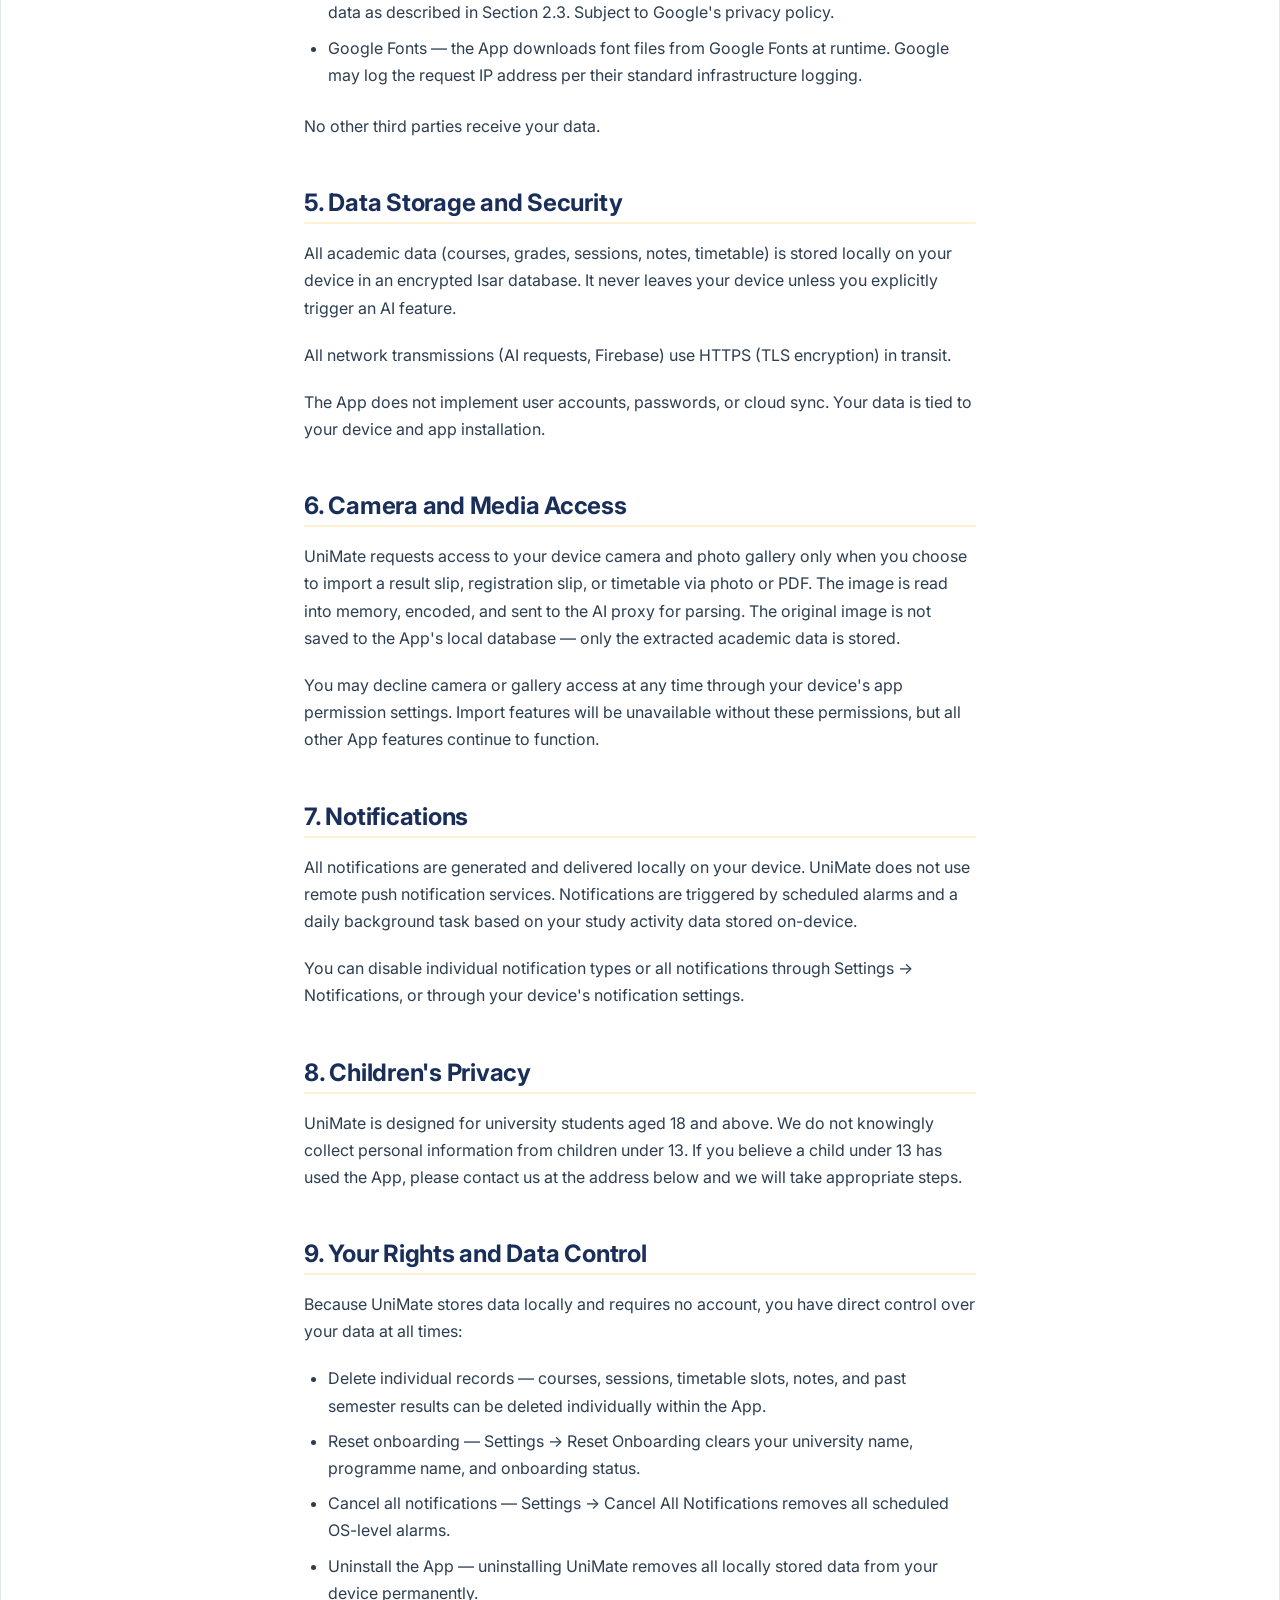
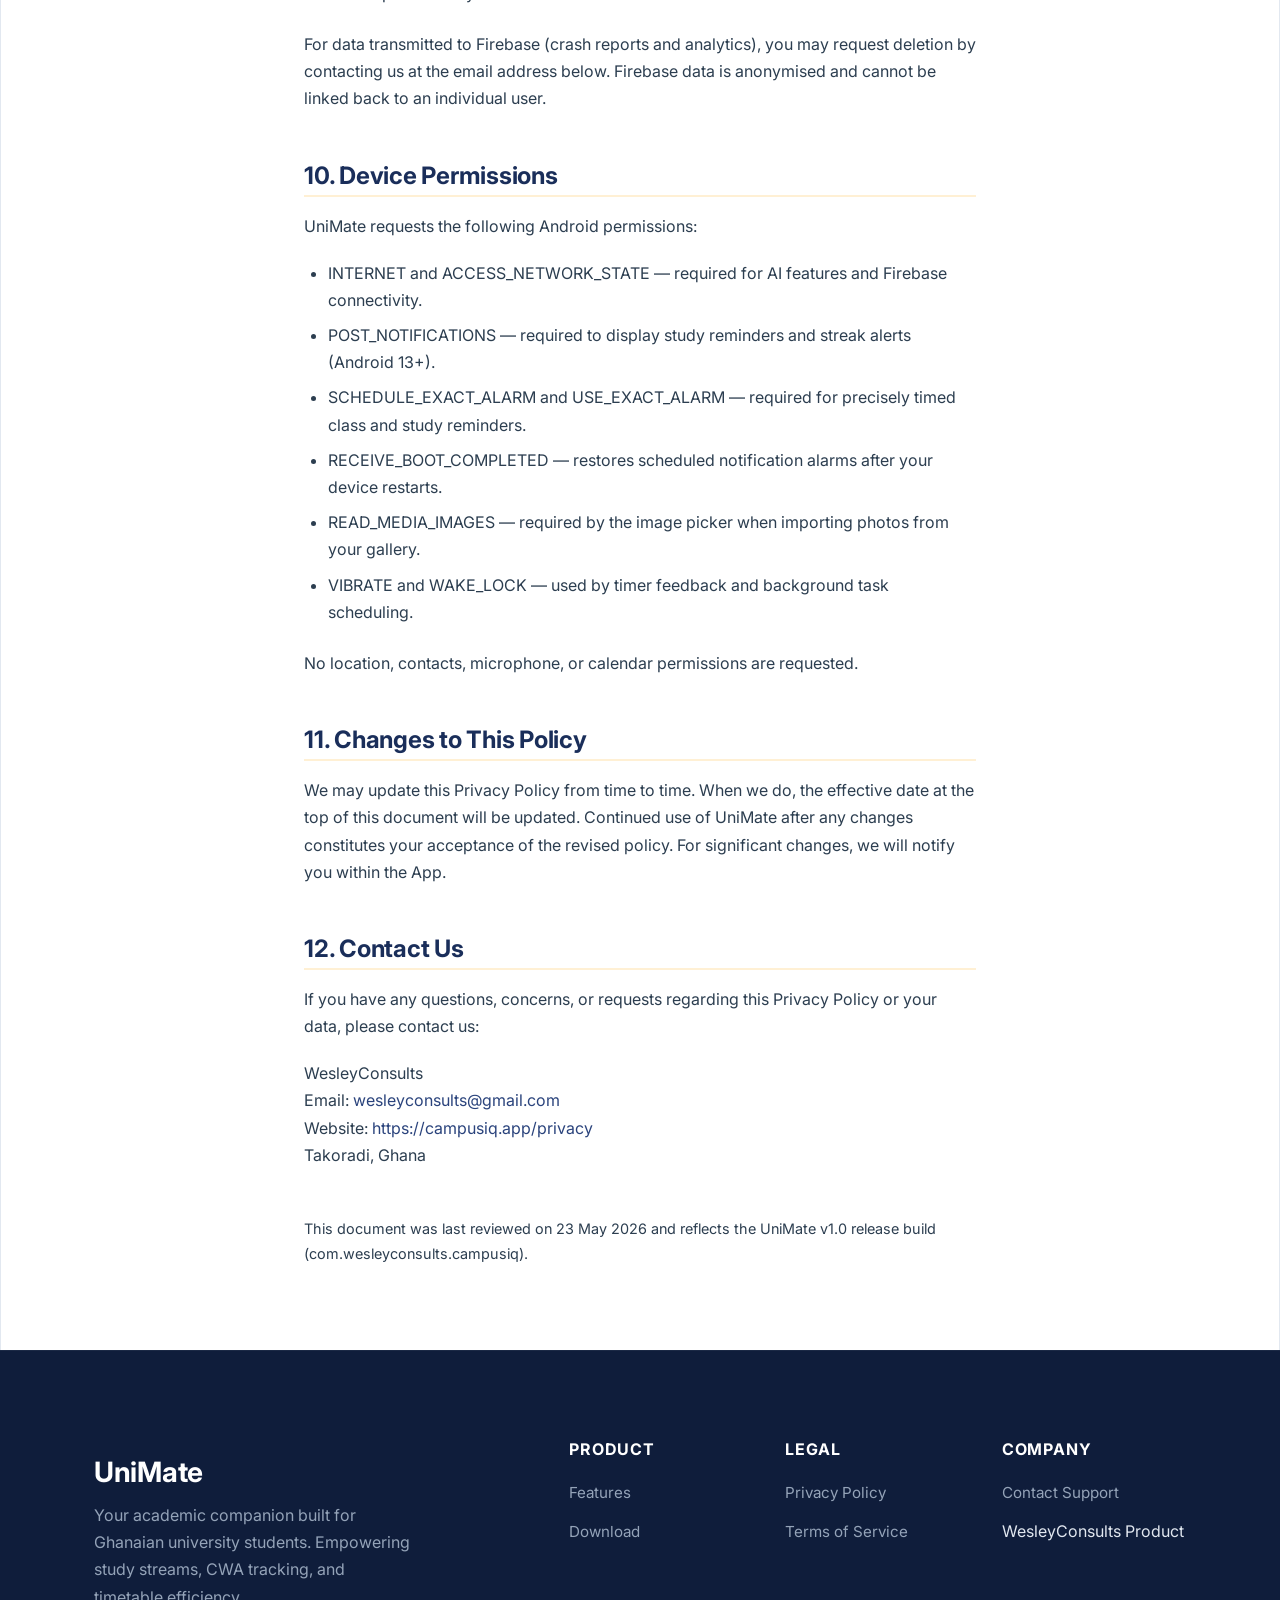
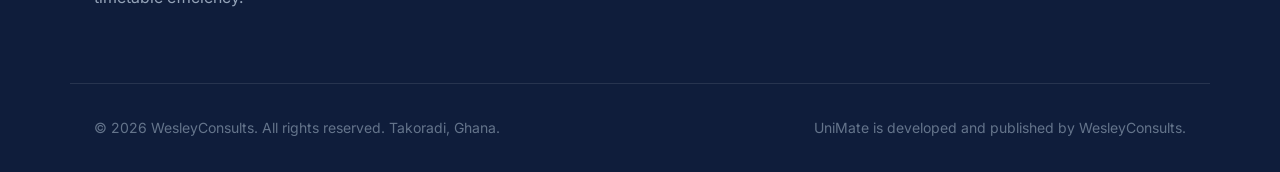
==== commit 52f6c99d: "Optimize logo resolution and add custom favicon to all pages" ====
--- a/campusiq-site/privacy.html
+++ b/campusiq-site/privacy.html
@@ -12,6 +12,10 @@
   <link rel="preconnect" href="https://fonts.gstatic.com" crossorigin>
   <link href="https://fonts.googleapis.com/css2?family=Inter:wght@400;500;600;700&display=swap" rel="stylesheet">
   
+  <!-- Favicon -->
+  <link rel="icon" type="image/png" href="assets/favicon.png">
+  <link rel="shortcut icon" href="assets/favicon.ico" type="image/x-icon">
+
   <!-- Stylesheets -->
   <link rel="stylesheet" href="style.css">
 </head>
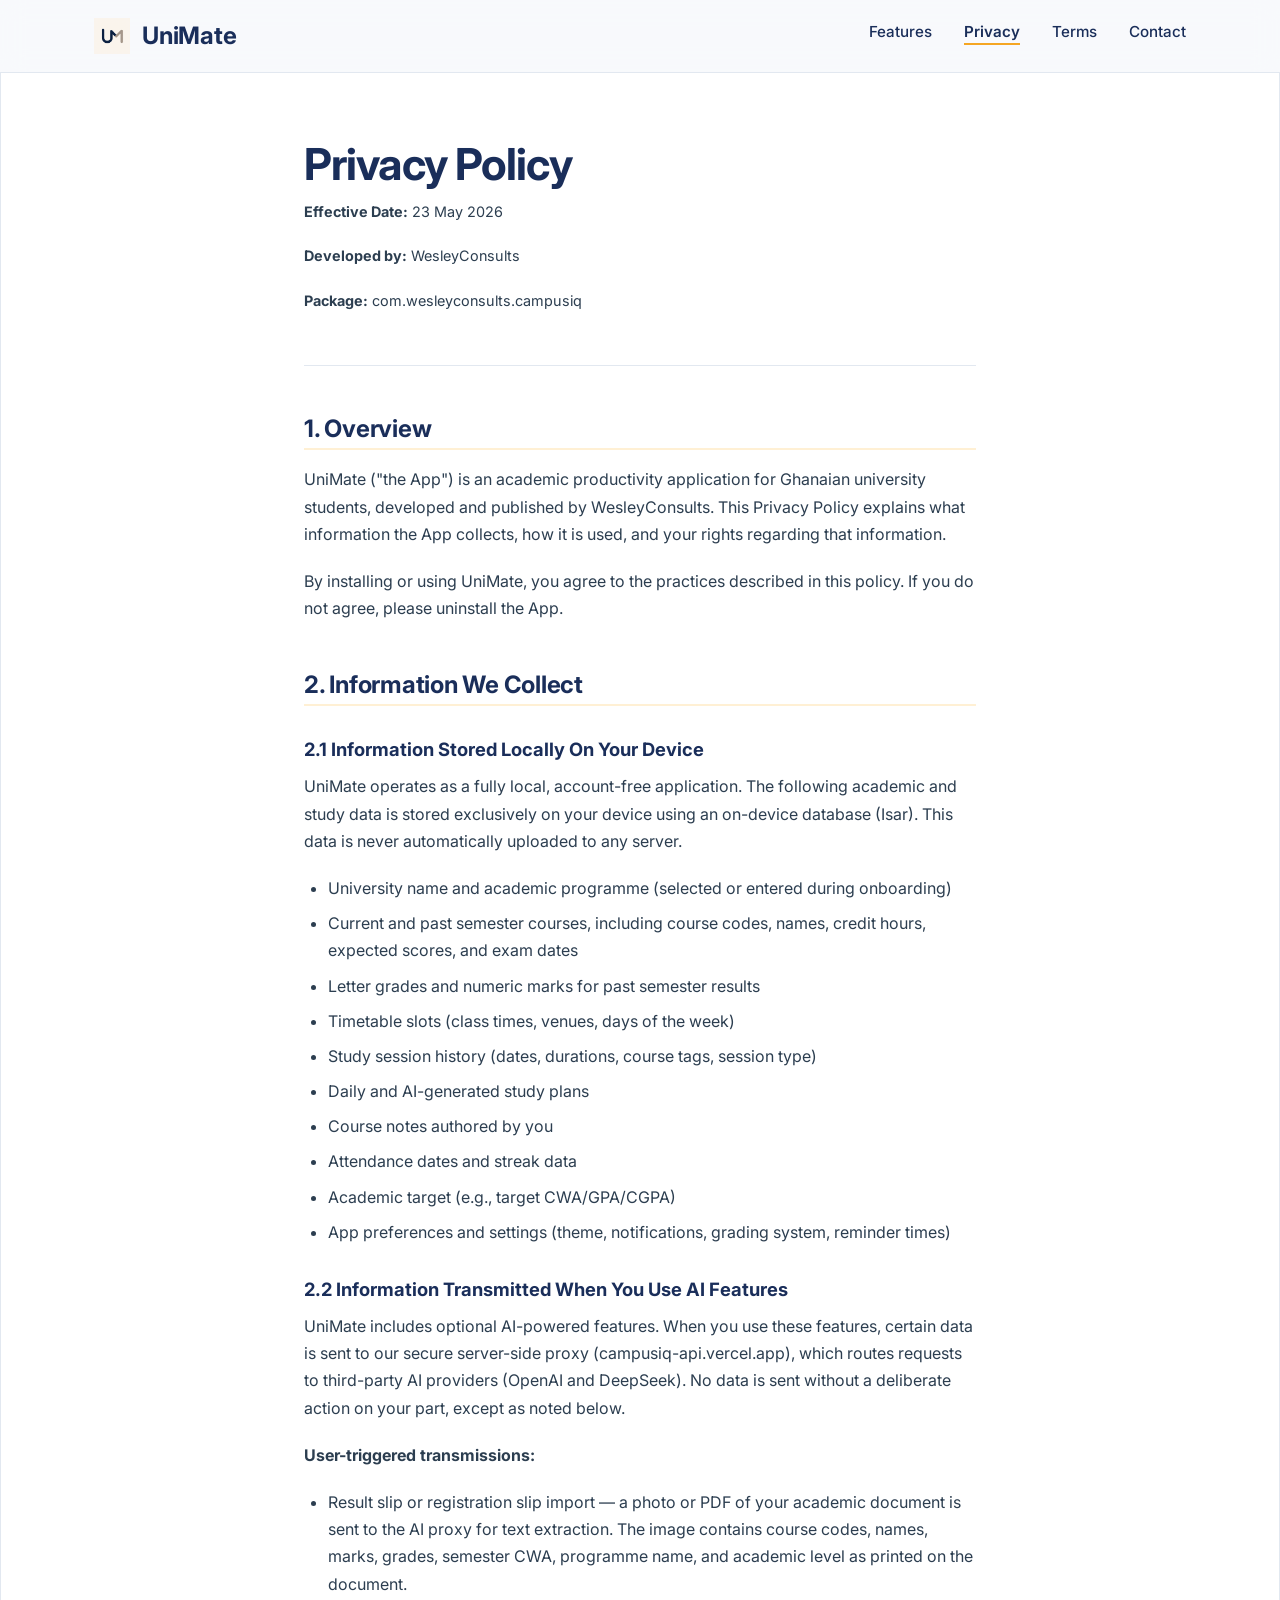
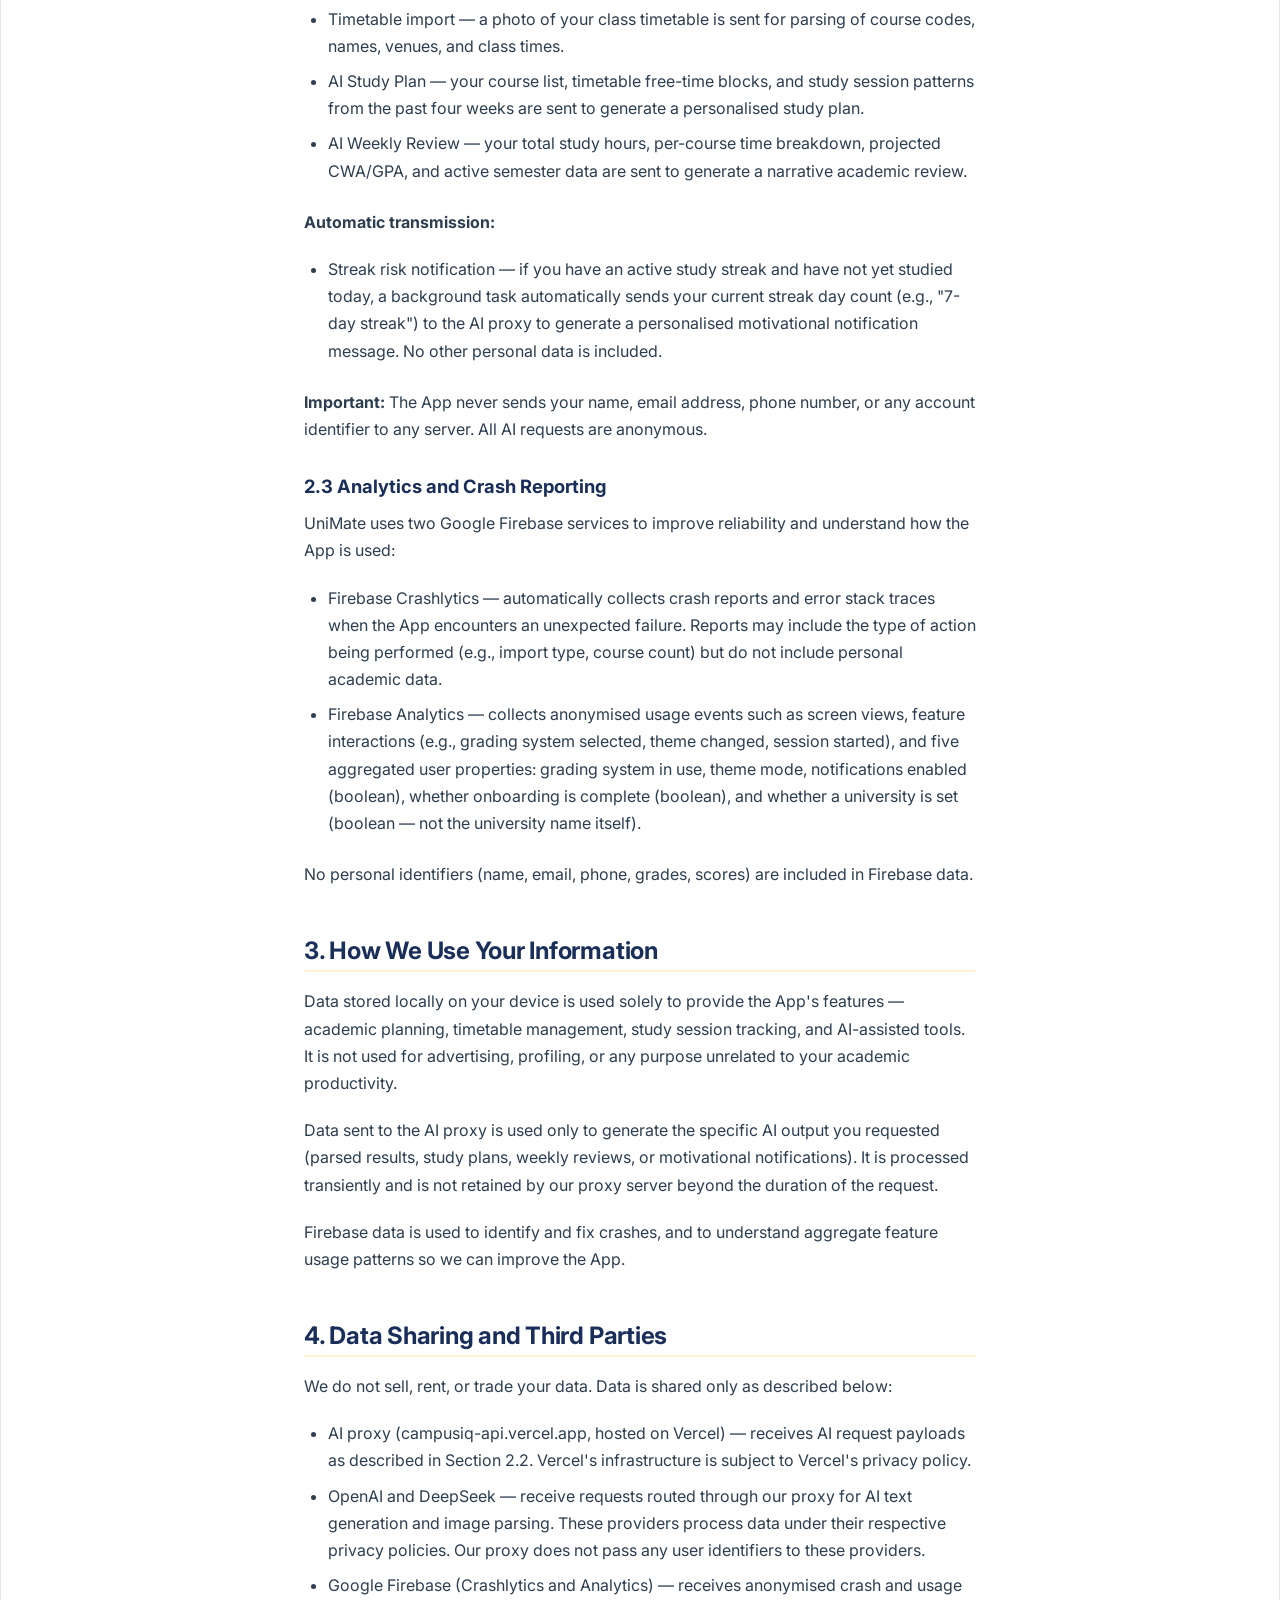
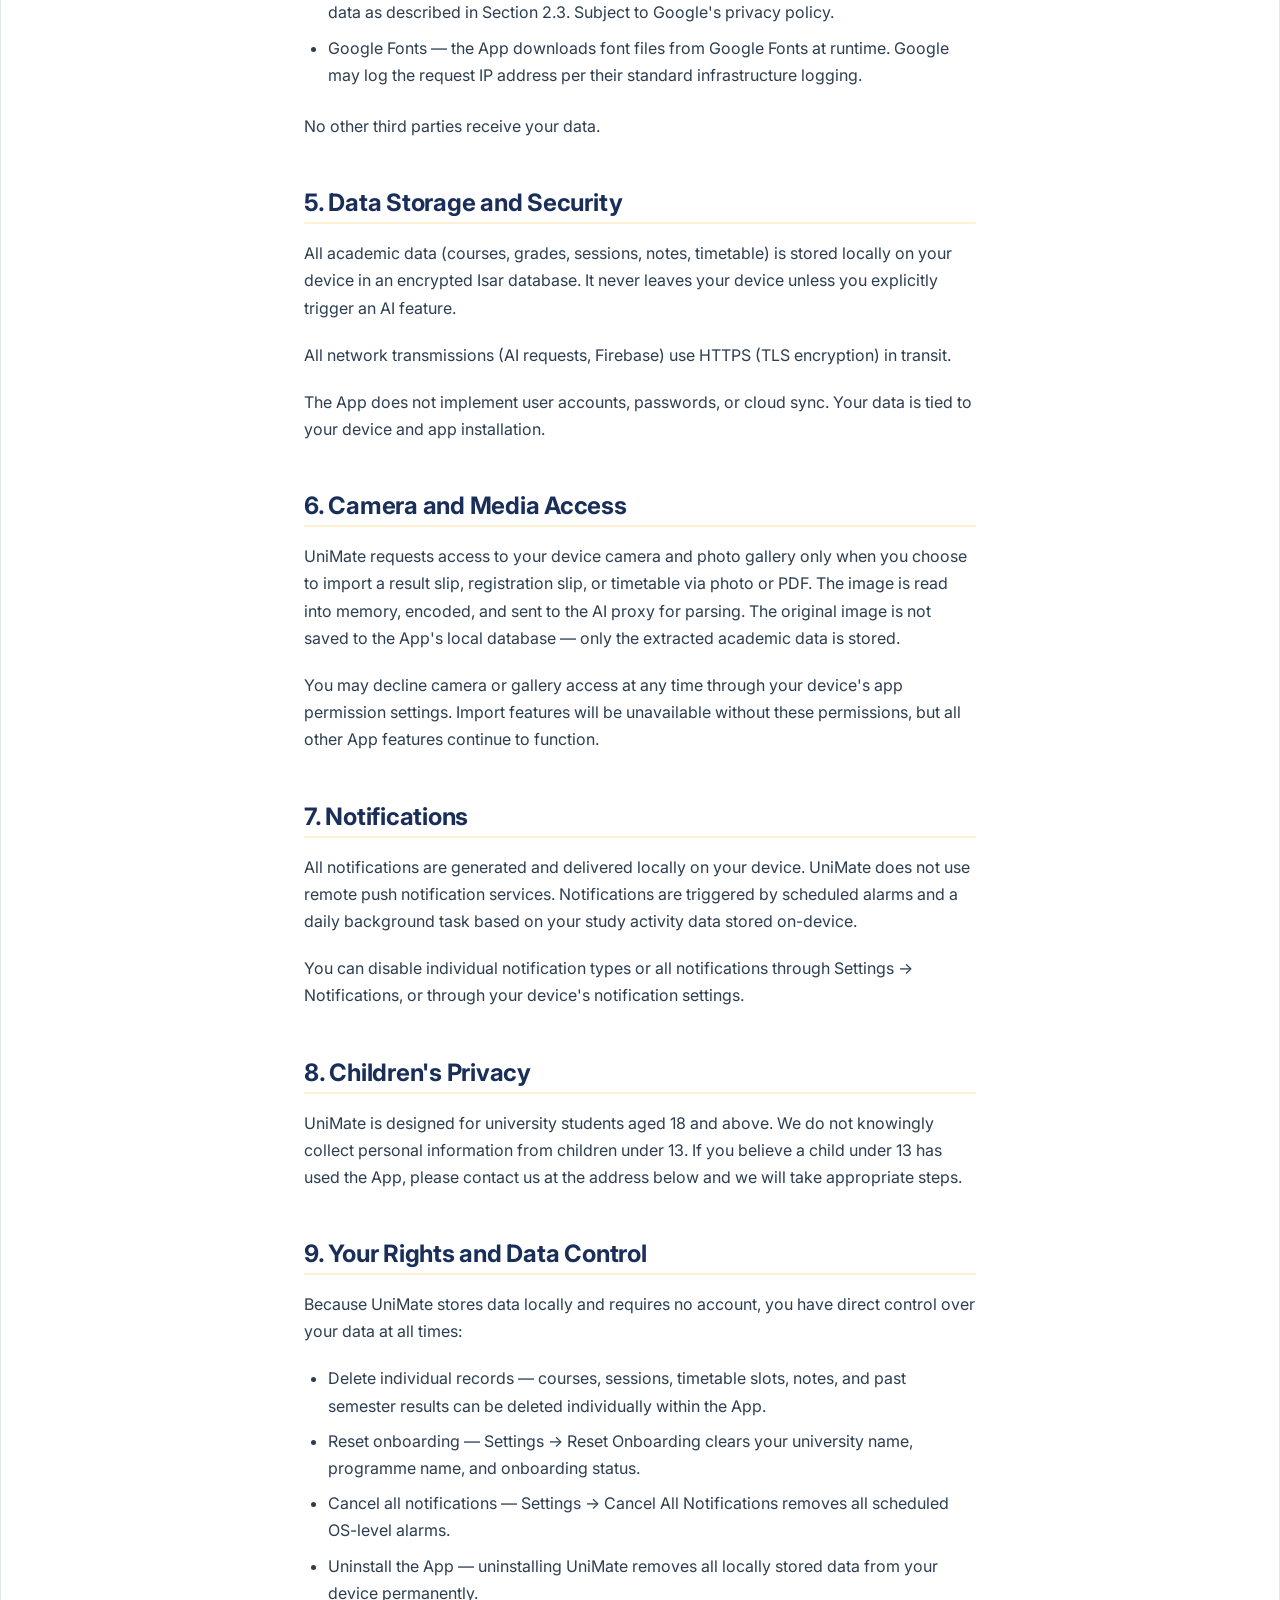
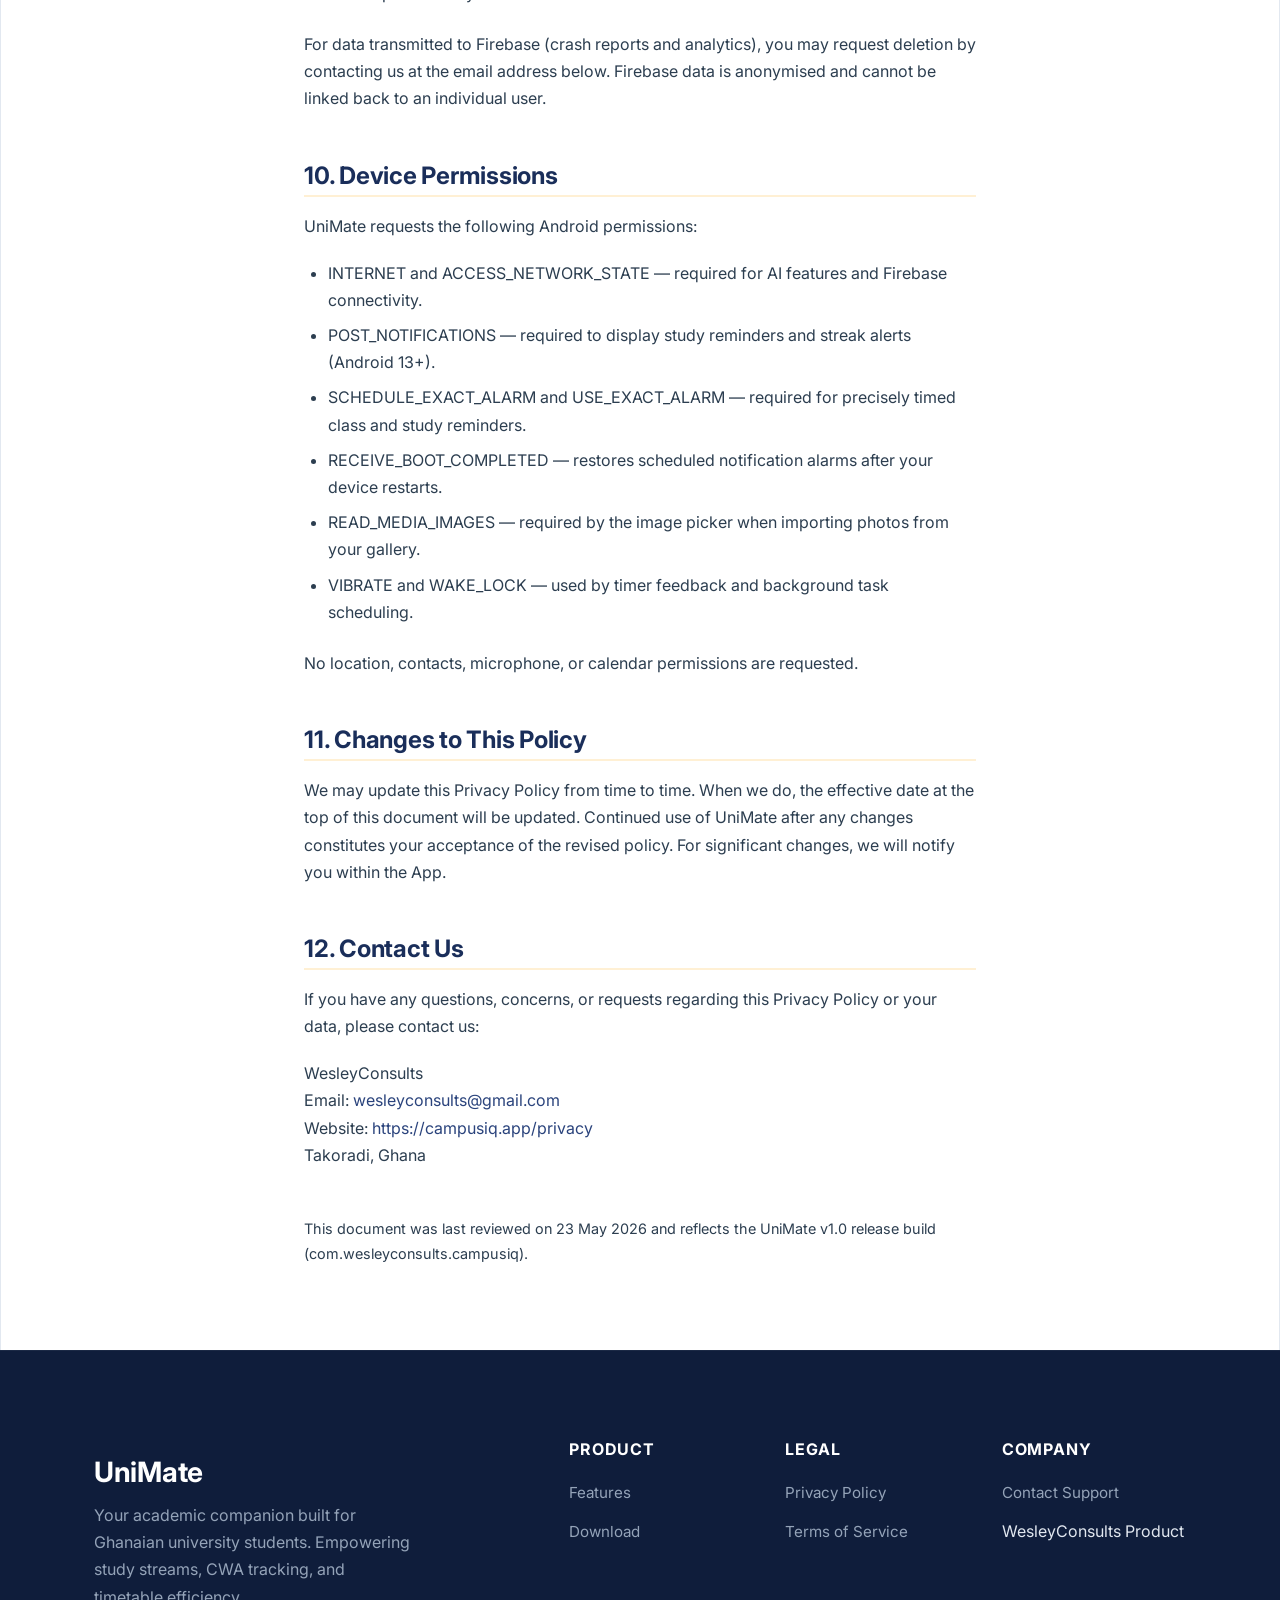
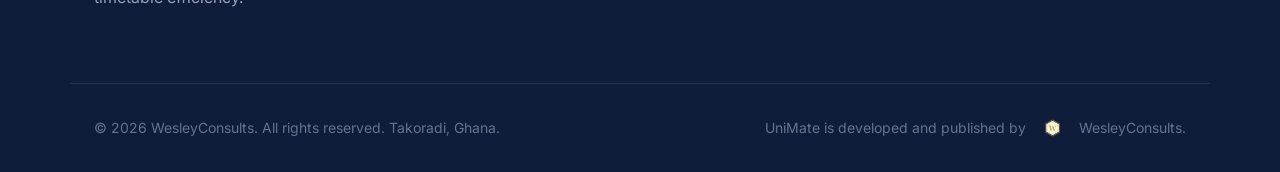
==== commit a934a62a: "Optimize and add WesleyConsults logo to all footers" ====
--- a/campusiq-site/privacy.html
+++ b/campusiq-site/privacy.html
@@ -208,7 +208,7 @@
     </div>
     <div class="container footer-bottom">
       <p>&copy; 2026 WesleyConsults. All rights reserved. Takoradi, Ghana.</p>
-      <p>UniMate is developed and published by WesleyConsults.</p>
+      <p class="footer-credits">UniMate is developed and published by <img src="assets/wesleylogo.png" alt="WesleyConsults Logo" class="footer-logo"> WesleyConsults.</p>
     </div>
   </footer>
 
--- a/campusiq-site/style.css
+++ b/campusiq-site/style.css
@@ -299,6 +299,21 @@
   margin: 0;
 }
 
+.footer-credits {
+  display: inline-flex;
+  align-items: center;
+  justify-content: center;
+  gap: 0.5rem;
+  flex-wrap: wrap;
+}
+
+.footer-logo {
+  block-size: 1.25rem;
+  inline-size: auto;
+  object-fit: contain;
+  vertical-align: middle;
+}
+
 /* 7. Hero Section */
 .hero-section {
   padding-block: 4rem 6rem;
